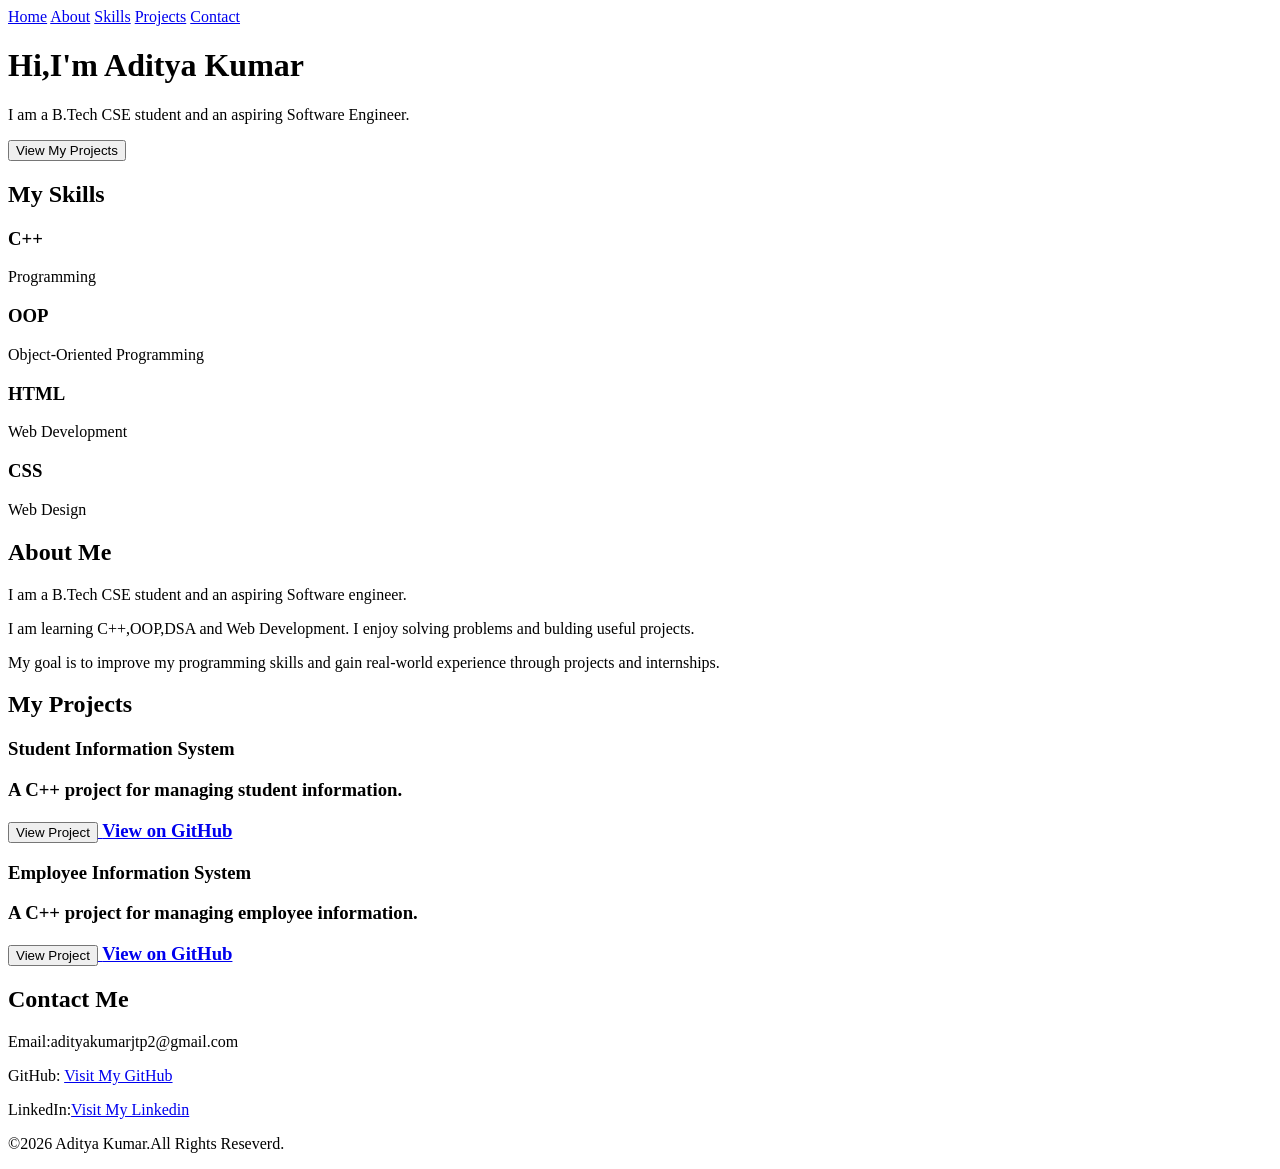
==== index.html @ c701ccea "Add files via upload" ====
<!DOCTYPE html>
<html lang="en">
    <head>
        <meta charset="UTF-8">
        <meta name="viewport" content="width=device-width, initial-scale=1.0">
        <title>Aditya first website</title>
        <link rel="stylesheet" href="style.css"
    </head>
    </body>
    <nav>
        <a href="#home">Home</a>
        <a href="#about">About</a>
        <a href="#skills">Skills</a>
        <a href="#projects">Projects</a>
        <a href="#contacts">Contact</a>
    </nav>
    <main id="home">
          <h1>Hi,I'm Aditya Kumar</h1>
          <p>I am a B.Tech CSE student and an aspiring
            Software Engineer.</p>

            <a href="#projects">
          <button type="button">View My Projects</button>
          </a>
          <script src="script.js"></script> 

          <section id="skills">
            <h2>My Skills</h2>

            <div class="skill-card">
              <h3>C++</h3>
              <p>Programming</p>
            </div>

            <div class="skill-card">
              <h3>OOP</h3>
              <p>Object-Oriented Programming</p>
            </div>

            <div class="skill-card">
              <h3>HTML</h3>
              <p>Web Development</p>
            </div>

            <div class="skill-card">
              <h3>CSS</h3>
              <p>Web Design</p>
            </div>
          </section> 

          </main>
        </section>

          <section id="about">
            <h2>About Me</h2>

            <p>
                I am a B.Tech CSE student and an aspiring Software engineer.
            </p>

            <p>
                I am learning C++,OOP,DSA and Web Development.
                I enjoy solving problems and bulding useful projects.
            </p>

            <p>
                My goal is to improve my programming skills and gain 
                real-world experience through projects and internships.
            </p>
            </section>

          <section id="projects">
            <h2>My Projects</h2>

            <div class="project-card">
            <h3>Student Information System</p>
              <p>A C++ project for managing student information.</p>
              <a href="https://github.com/adityakumarjtp2-a11y/Student-Information.git" target="_blank">
              <button>View Project</button>
              </a>
              <a class="github-link"
              href="https://github.com/adityakumarjtp2-a11y/Student-Information.git" target="_blank">
            View on GitHub</a>
            </div>

            <div class="project-card">
            <h3>Employee Information System</p>
              <p>A C++ project for managing employee information.</p>
              <a href="https://github.com/adityakumarjtp2-a11y/Object-Oriented-Programing-1.git" target="_blank">
              <button>View Project</button>
              </a>
               
              <a class="github-link"
              href="https://github.com/adityakumarjtp2-a11y/Object-Oriented-Programing-1.git" target="_blank">
            View on GitHub</a>
            </div>
          </section>

          <section id="contacts">
            <h2>Contact Me</h2>

            <p>Email:adityakumarjtp2@gmail.com</p>
            <p>GitHub: <a href="https://github.com/adityakumarjtp2-a11y"
              target="_blank">Visit My GitHub</a></p>
            <p>LinkedIn:<a href="https://www.linkedin.com/in/aditya-kumar-2581b4431/"
              target="_blank">Visit My Linkedin</a></p>
          </section>

          <footer>
            <p>©2026 Aditya Kumar.All Rights Reseverd.</p>
          </footer>
</body>
</html>
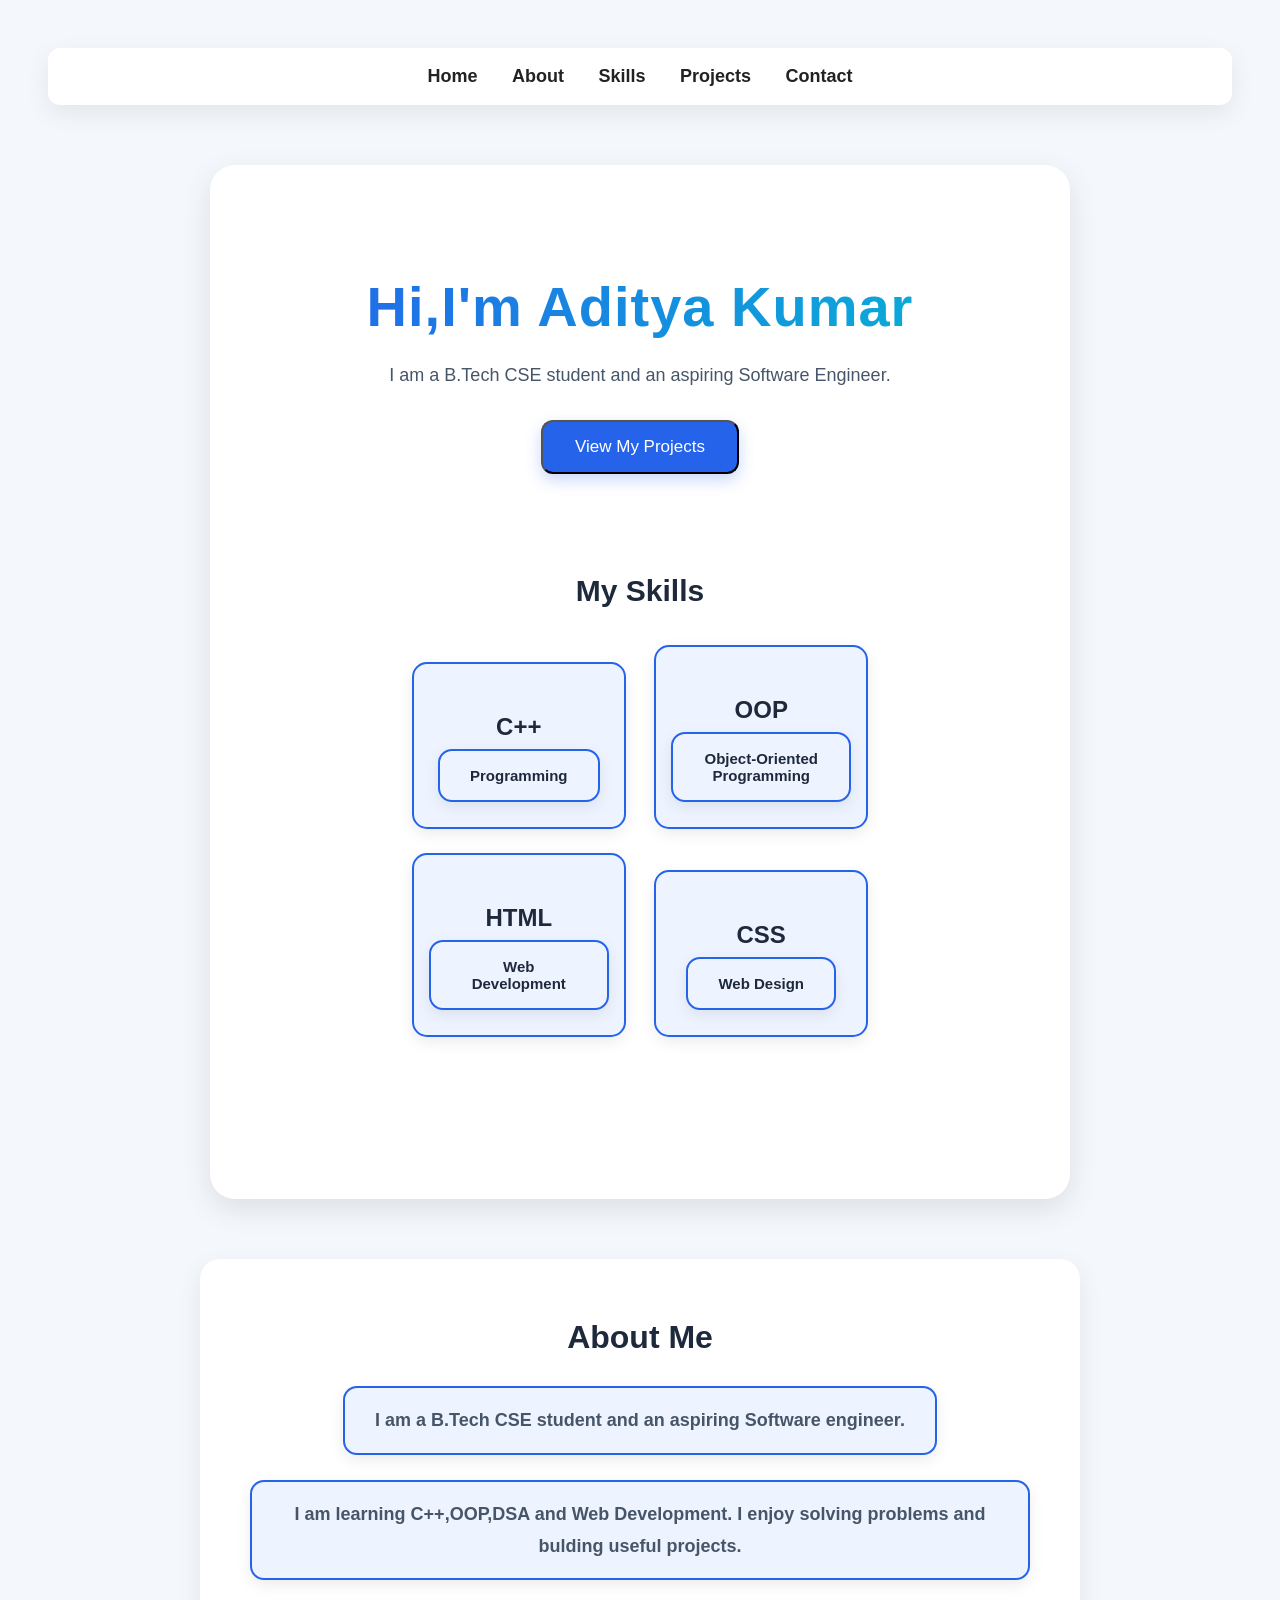
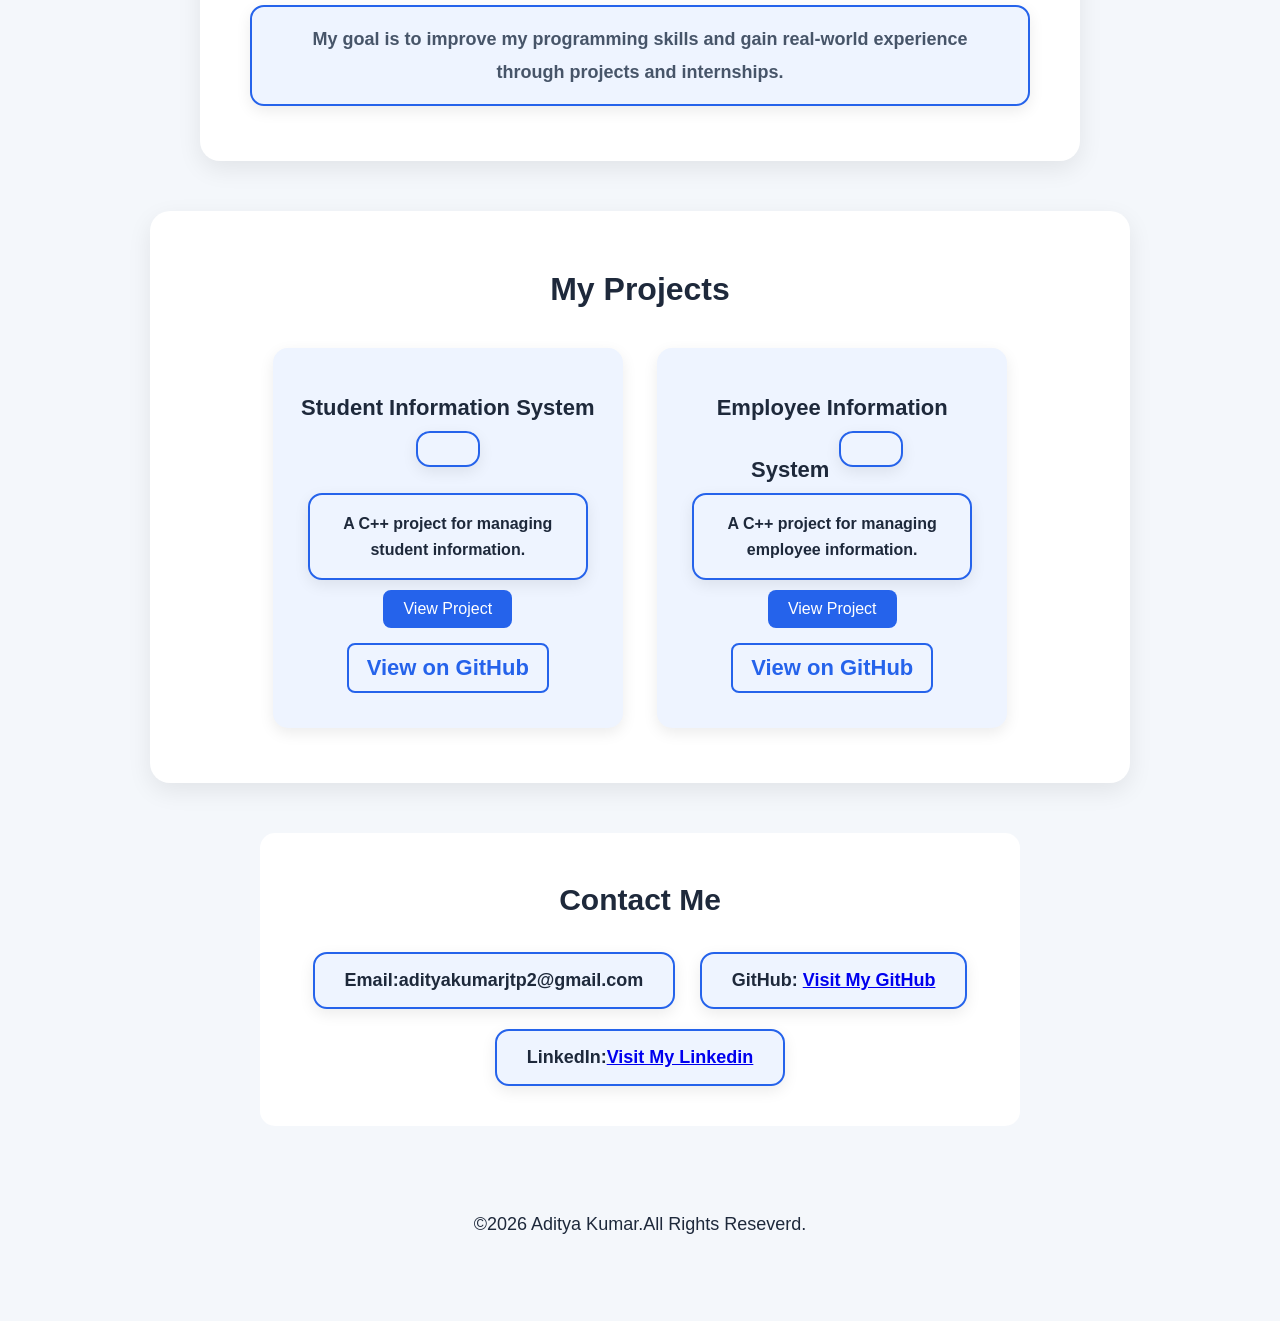
==== commit a315819c: "Update index.html with new title and meta tag Updated the title and added Google site verification m" ====
--- a/index.html
+++ b/index.html
@@ -3,8 +3,9 @@
     <head>
         <meta charset="UTF-8">
         <meta name="viewport" content="width=device-width, initial-scale=1.0">
-        <title>Aditya first website</title>
+        <title>Aditya Kumar | Software Engineer Portfolio</title>
         <link rel="stylesheet" href="style.css"
+        <meta name="google-site-verification" content="jOEtqBufoI_lVioYESYSdgMAK6vE6oXVIcxp0CkZJpI" />
     </head>
     </body>
     <nav>
@@ -110,4 +111,4 @@
             <p>©2026 Aditya Kumar.All Rights Reseverd.</p>
           </footer>
 </body>
-</html>+</html>
--- a/style.css
+++ b/style.css
@@ -0,0 +1,356 @@
+html {
+    scroll-behavior:smooth;
+}
+
+body{
+    font-family:Arial,sans-serif;
+    text-align:center;
+    padding:40px;
+}
+nav {
+    margin-bottom:50px;
+}
+
+nav a {
+    transition:0.3s;
+    text-decoration: none;
+    margin:0 15px;
+    font-size:18px;
+}
+nav a:hover {
+   color:#2563eb;
+   transform:translateY(-2px);
+}
+h1 {
+    font-size:56px;
+    margin-bottom:20px;
+    letter-spacing:1px;
+    line-height:1.2;
+    font-weight:800;
+    background:linear-gradient(90deg,#2563eb,#06b6d4);
+    -webkit-background-clip:text;
+    -webkit-text-fill-color:transparent;
+}
+
+h2 {
+    font-size:30px;
+    margin-top:20px;
+}
+
+ p {
+    
+    font-size: 18px;
+    
+}
+button {
+    padding:14px 28px;
+    font-size:16px;
+    border-radius:10px;
+    cursor:pointer;
+    transition:0.3s;
+}
+button:hover {
+    transform:translateY(-3px);
+}
+body {
+    background-color:#f4f7fb;
+    color:#1e293b;
+}
+nav {
+    padding:15px;
+    background-color: #ffffff;
+    border-radius: 10px;
+    box-shadow:0 8px 25px rgba(0,0,0,0.08);
+    position:sticky;
+    top:10px;
+    border-radius:12px;
+    padding:18px;
+}
+
+nav a {
+    color:#222;
+    font-weight:bold;
+}
+main {
+    max-width:800px;
+    margin:60px auto;
+    padding:70px 30px;;
+    background-color: white;
+    border-radius:25px;
+    box-shadow: 0 10px 30px rgba(0,0,0,0.10);
+}
+button:hover {
+    transform:scale(10.5);
+}
+section {
+    max-width:700px;
+    margin:50px auto;
+    padding:30px;
+    background-color: white;
+    border-radius: 15px;
+}
+
+section p {
+    display:inline-block;
+    padding:16px 30px;
+    margin:10px;
+    border-radius: 14px;
+    background-color: #eef4ff;
+    border:2px solid #2563eb;
+    font-weight:bold;
+    font-size:18px;
+    box-shadow:0 5px 15px rgba(0,0,0,0.08);
+    transition: 0.3s;
+}
+section:hover {
+    transform:translate(-3px);
+}
+footer {
+    margin-top:50px;
+    padding:20px;
+    text-align:center;
+}
+@media (max-width:600px) {
+    body {
+        padding:20px;
+    }
+
+    nav a {
+        display:block;
+        margin:10px;
+    }
+
+    main,
+    section {
+        padding:20px;
+        margin:30px auto;
+    }
+
+    h1 {
+        font-size:32px;
+    }
+
+    h2 {
+        font-size:25px;
+    }
+}
+.project-card {
+    display:inline-block;
+    width:300px;
+    margin:15px;
+    padding:25px;
+    background-color:#eef4ff;
+    border-radius:15px;
+    box-shadow:0 5px 15px rgba(0,0,0,0.08);
+    transition:0.3s;
+}
+
+.project-card:hover {
+    transform:translateY(-8px);
+    box-shadow:0 10px 20px rgba(0,0,0,0.12);
+}
+.project-card h3 {
+    font-size:22px;
+    margin-bottom:10px;
+}
+.project-card p {
+    font-size:16px;
+    line-height:1.6;
+}
+#about {
+    max-width: 800px;
+    margin: 50px auto;
+    padding:40px;
+    background-color:white;
+    border-radius:20px;
+    box-shadow:0 8px 25px rgba(0,0,0,0.08);
+}
+#about p {
+    font-size:17px;
+    line-height:1.8;
+    margin-bottom:15px;
+}
+#contact {
+    max-width: 800px;
+    margin:50px auto;
+    padding:40px;
+    background-color:white;
+    border-radius:20px;
+    box-shadow:0 8px 25px rgba(0,0,0,0.08);
+}
+
+#contact a {
+    text-decoration:none;
+    font-weight:bold;
+    transition:0.3s;
+}
+
+#contact a:hover {
+    text-decoration: underline;
+}
+section p:hover {
+    transform:translateY(-8px);
+    box-shadow:0 10px 20px rgba(0,0,0,0.12);
+}
+button {
+     
+        background-color: #2563eb;
+        color:white;
+    }
+
+    button:hover {
+        background-color: #1d4ed8;
+        transform:translateY(-3px);
+    }
+
+
+main a button {
+    background-color: #2563eb;
+    color:white;
+    padding:15px 32px;
+    font-size: 17px;
+    border-radius: 12px;
+    box-shadow: 0 6px 15px rgba(37,99,235,0.25);
+    transition:0.3s;
+
+}
+main a button:hover {
+    background-color: #1d4ed8;
+    transform:translateY(-3px);
+    box-shadow: 0 10px 20px rgba(37,99,235,0.30);
+}
+main > p {
+    font: size 21px;
+    line-height: 1.7;
+    margin-bottom: 30px;
+    color:#475569;
+}
+.project-card button {
+    background-color: #2563eb;
+    color: white;
+    padding: 10px 20px;
+    border:none;
+    border-radius: 8px;
+    cursor:pointer;
+    transition: 0.3s;
+}
+
+.project-card button:hover {
+    background-color: #1d4ed8;
+    transform: translateY(-3px);
+}
+.github-link {
+    display:inline-block;
+    margin-top:15px;
+    padding:10px 18px;
+    text-decoration: none;
+    color: #2563eb;
+    border:2px solid #2563eb;
+    border-radius: 8px;
+    font-weight: bold;
+    transition: 0.3s;
+}
+.github-link:hover {
+    background-color: #2563eb;
+    color: white;
+    transform: translateY(-3px);
+}
+
+.skill-card {
+    display:inline-block;
+    width: 180px;
+    margin: 12px;
+    padding: 25px 15px;
+    background-color: #eef4ff;
+    border: 2px solid #2563eb;
+    border-radius: 15px;
+    box-shadow: 0 5px 15px rgba(0,0,0,0.08);
+    transition: 0.3s;
+
+}
+
+.skill-card h3 {
+    font-size: 24px;
+    margin-bottom: 8px;
+
+}
+
+.skill-card p {
+    font-size: 15px;
+    margin: 0;
+}
+
+.skill-card:hover {
+    transform: translateY(-8px);
+    box-shadow: 0 10px 20px rgba(0,0,0,0.12);
+
+}
+#about {
+    max-width: 800px;
+    margin: 50px auto;
+    padding: 40px;
+    background-color: white;
+    border-radius: 20px;
+    box-shadow: 0 8px 25px rgba(0,0,0,0.08);
+
+}
+#about h2 {
+    font-size: 32px;
+    margin-bottom: 20px;
+}
+
+#about p {
+    font-size: 18px;
+    line-height: 1.8;
+    color: #475569;
+    margin-bottom: 15px;
+}
+
+#projects {
+    max-width: 900px;
+    margin: 50px auto;
+    padding: 40px;
+    background-color: white;
+    border-radius: 20px;
+    box-shadow: 0 8px 25px rgba(0,0,0,0.08);
+}
+
+#projects h2 {
+    font-size: 32px;
+    margin-bottom: 25px;
+
+}
+
+.project-card {
+    vertical-align: top;
+}
+
+#contact {
+    max-width: 800px;
+    margin: 50px auto;
+    padding: 40px;
+    background-color: white;
+    border-radius: 20px;
+    box-shadow: 0 8px 25px rgba(0,0,0,0.08);
+}
+
+#contact h2 {
+    font-size: 32px;
+    margin-bottom: 20px;
+}
+
+#contact p {
+    font-size: 18px;
+    margin: 15px 0;
+}
+
+#contact a {
+    color: #2563eb;
+    text-decoration: none;
+    font-weight:bold;
+}
+
+#contact a:hover {
+    text-decoration: underline;
+}
+    
